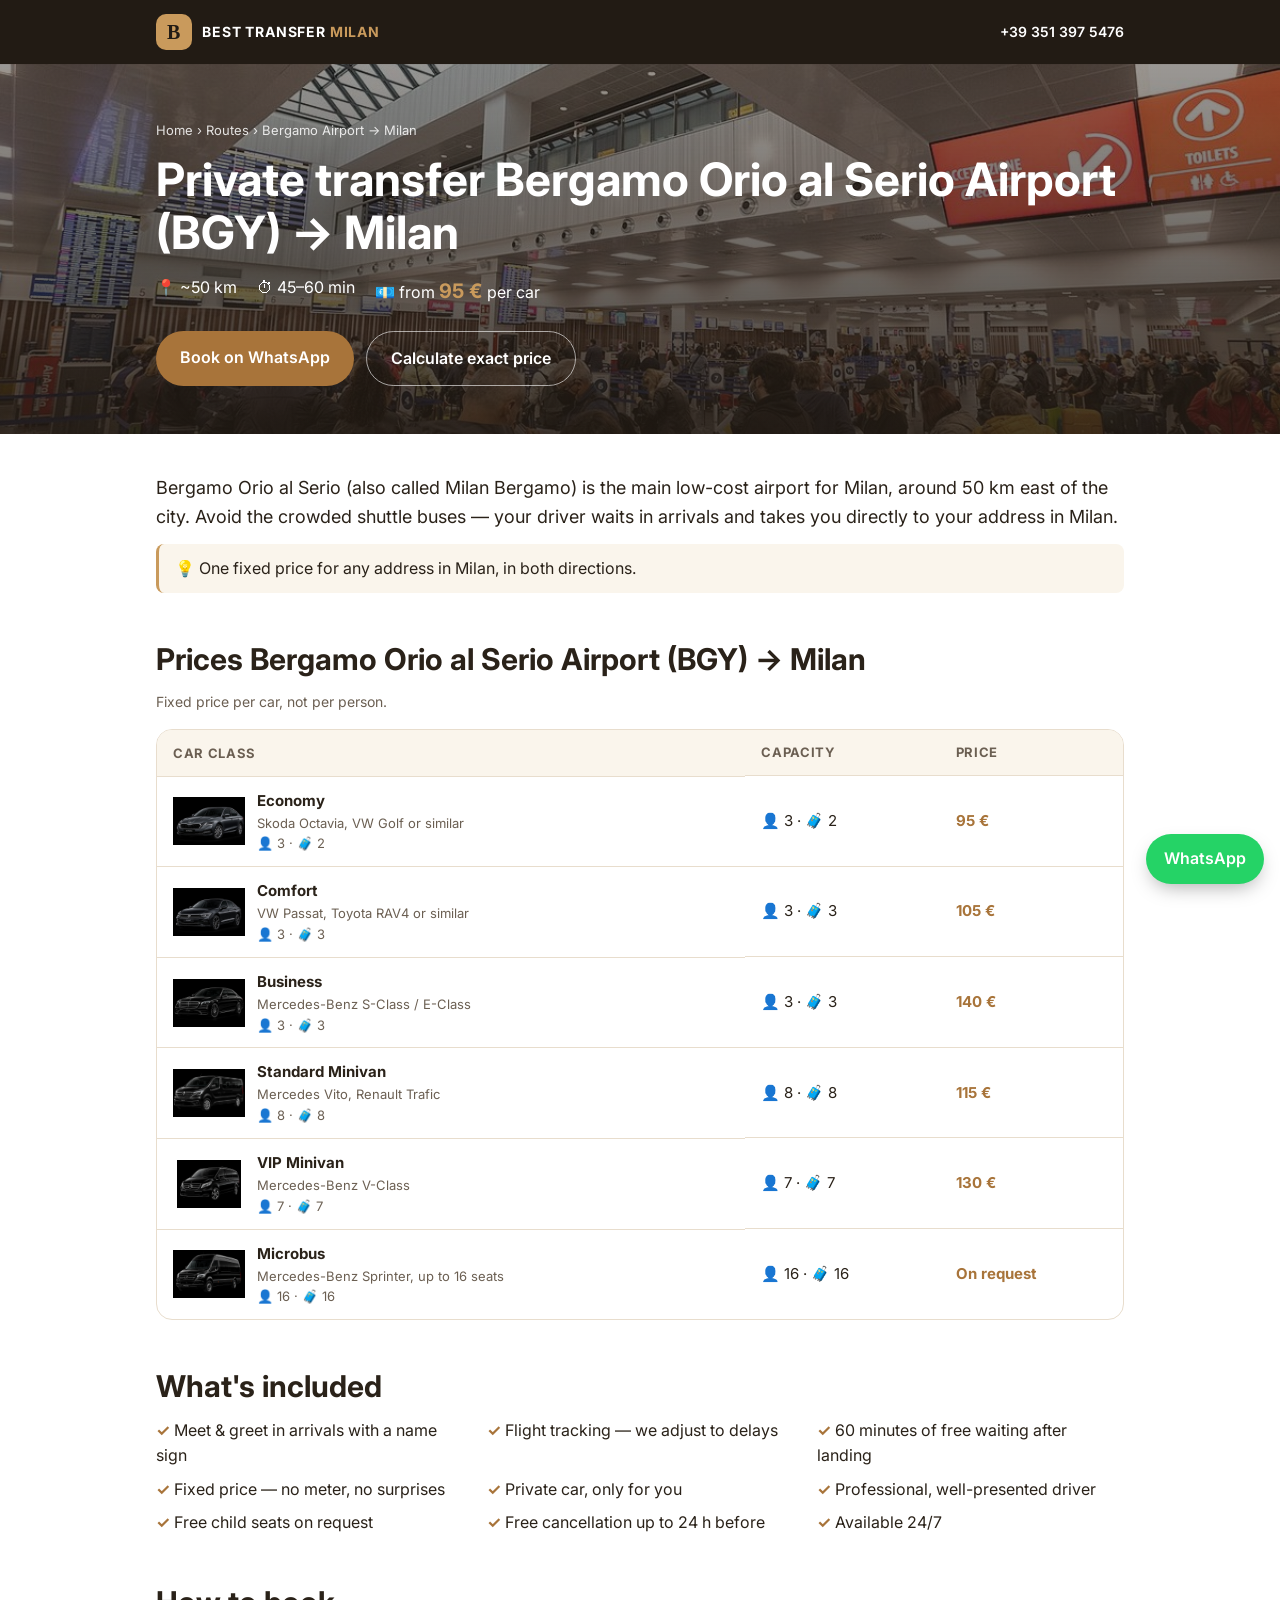
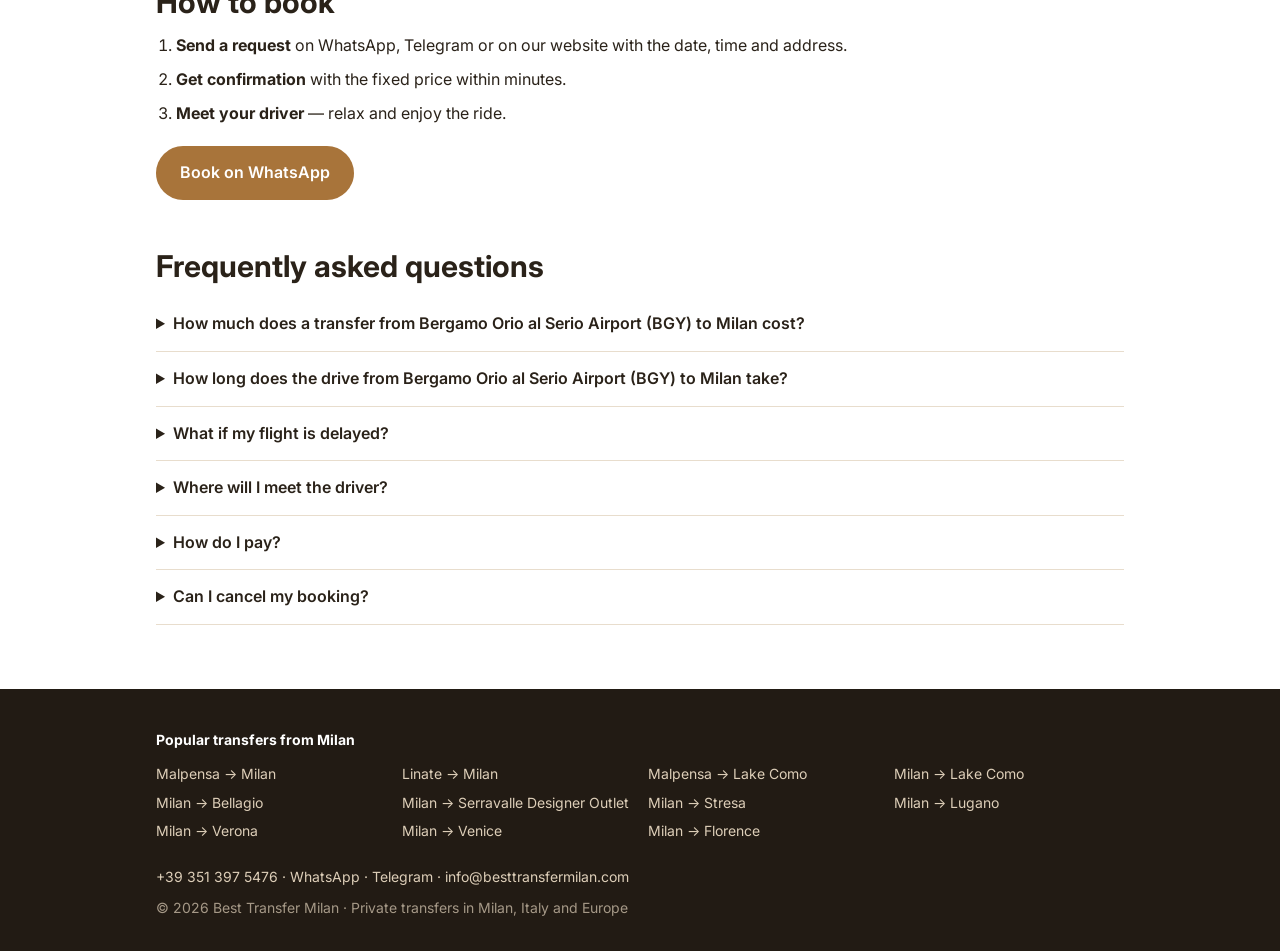
==== bergamo-airport-to-milan/index.html @ 9ca3dce0 "Add static landing pages for 12 popular routes and a routes hub Each page has its own title, descrip" ====
<!DOCTYPE html>
<html lang="en">
<head>
<meta charset="UTF-8">
<meta name="viewport" content="width=device-width, initial-scale=1.0">
<link rel="icon" href="/favicon.ico" sizes="any">
<link rel="icon" type="image/png" sizes="96x96" href="/images/favicon-96.png">
<link rel="icon" type="image/svg+xml" href="/images/favicon.svg">
<link rel="apple-touch-icon" sizes="180x180" href="/images/favicon-180.png">
<meta name="theme-color" content="#221b14">
<link rel="preconnect" href="https://fonts.googleapis.com">
<link rel="preconnect" href="https://fonts.gstatic.com" crossorigin>
<link href="https://fonts.googleapis.com/css2?family=Inter:wght@400;500;600;700&display=swap" rel="stylesheet">
<link rel="stylesheet" href="/routes.css?v=1">
<title>Bergamo Airport → Milan Transfer from 95 € | Best Transfer Milan</title>
<meta name="description" content="Private transfer from Bergamo Orio al Serio Airport (BGY) to Milan: fixed price from 95 €, about 50 km, 45–60 min. Meet &amp; greet, flight tracking, free waiting, child seats. Book on WhatsApp 24/7.">
<link rel="canonical" href="https://besttransfermilan.com/bergamo-airport-to-milan/">
<meta name="robots" content="index, follow, max-image-preview:large">
<meta property="og:type" content="website">
<meta property="og:site_name" content="Best Transfer Milan">
<meta property="og:title" content="Private transfer Bergamo Orio al Serio Airport (BGY) → Milan — from 95 €">
<meta property="og:description" content="Private transfer from Bergamo Orio al Serio Airport (BGY) to Milan: fixed price from 95 €, about 50 km, 45–60 min. Meet &amp; greet, flight tracking, free waiting, child seats. Book on WhatsApp 24/7.">
<meta property="og:url" content="https://besttransfermilan.com/bergamo-airport-to-milan/">
<meta property="og:image" content="https://besttransfermilan.com/images/destinations/bergamo.jpg">
<meta name="twitter:card" content="summary_large_image">
<script type="application/ld+json">[{"@context": "https://schema.org", "@type": "BreadcrumbList", "itemListElement": [{"@type": "ListItem", "position": 1, "name": "Best Transfer Milan", "item": "https://besttransfermilan.com/"}, {"@type": "ListItem", "position": 2, "name": "Routes", "item": "https://besttransfermilan.com/routes/"}, {"@type": "ListItem", "position": 3, "name": "Bergamo Airport → Milan", "item": "https://besttransfermilan.com/bergamo-airport-to-milan/"}]}, {"@context": "https://schema.org", "@type": "FAQPage", "mainEntity": [{"@type": "Question", "name": "How much does a transfer from Bergamo Orio al Serio Airport (BGY) to Milan cost?", "acceptedAnswer": {"@type": "Answer", "text": "Prices start from 95 € per car (not per person) in the Economy class. The final fixed price depends on the car class and the exact address and is confirmed before the ride."}}, {"@type": "Question", "name": "How long does the drive from Bergamo Orio al Serio Airport (BGY) to Milan take?", "acceptedAnswer": {"@type": "Answer", "text": "About 45–60 min for roughly 50 km, depending on traffic."}}, {"@type": "Question", "name": "What if my flight is delayed?", "acceptedAnswer": {"@type": "Answer", "text": "We track your flight number and adjust the pickup time automatically. Waiting is free for 60 minutes after landing."}}, {"@type": "Question", "name": "Where will I meet the driver?", "acceptedAnswer": {"@type": "Answer", "text": "In the arrivals hall with a name sign. The driver helps with the luggage and walks you to the car."}}, {"@type": "Question", "name": "How do I pay?", "acceptedAnswer": {"@type": "Answer", "text": "Cash or card directly to the driver, or by bank transfer in advance. The price is fixed and confirmed before the ride."}}, {"@type": "Question", "name": "Can I cancel my booking?", "acceptedAnswer": {"@type": "Answer", "text": "Yes — free cancellation up to 24 hours before the ride. Just message us on WhatsApp."}}]}]</script>
</head>
<body>
<header class="rh">
  <div class="rc rh__in">
    <a href="/" class="rlogo"><span class="rlogo__mark">B</span><span>BEST TRANSFER <em>MILAN</em></span></a>
    <a href="tel:+393513975476" class="rh__phone">+39 351 397 5476</a>
  </div>
</header>
<main>
  <section class="rhero" style="background-image:linear-gradient(180deg,rgba(34,27,20,.45),rgba(34,27,20,.85)),url('/images/destinations/bergamo.jpg')">
    <div class="rc">
      <nav class="rcrumbs" aria-label="Breadcrumb"><a href="/">Home</a> › <a href="/routes/">Routes</a> › <span>Bergamo Airport → Milan</span></nav>
      <h1>Private transfer Bergamo Orio al Serio Airport (BGY) → Milan</h1>
      <p class="rhero__facts"><span>📍 ~50 km</span><span>⏱ 45–60 min</span><span>💶 from <b>95 €</b> per car</span></p>
      <div class="rhero__cta">
        <a class="rbtn rbtn--gold" href="https://wa.me/393513975476?text=Hello%21%20I%27d%20like%20to%20book%20a%20transfer%20Bergamo%20Orio%20al%20Serio%20Airport%20%28BGY%29%20%E2%86%92%20Milan.%20Date%3A%20%2C%20time%3A%20%2C%20passengers%3A%20" target="_blank" rel="noopener">Book on WhatsApp</a>
        <a class="rbtn rbtn--ghost" href="/#hero">Calculate exact price</a>
      </div>
    </div>
  </section>

  <section class="rsec rc">
    <p class="rlead">Bergamo Orio al Serio (also called Milan Bergamo) is the main low-cost airport for Milan, around 50 km east of the city. Avoid the crowded shuttle buses — your driver waits in arrivals and takes you directly to your address in Milan.</p>
    <p class="rtip">💡 One fixed price for any address in Milan, in both directions.</p>
  </section>

  <section class="rsec rc">
    <h2>Prices Bergamo Orio al Serio Airport (BGY) → Milan</h2>
    <p class="rmuted">Fixed price per car, not per person. </p>
    <div class="rtable-wrap"><table class="rtable">
      <thead><tr><th>Car class</th><th class="rcol">Capacity</th><th>Price</th></tr></thead>
      <tbody><tr><td><img src="/images/skoda-octavia-studio.jpg" alt="Economy class car" loading="lazy" width="96" height="64"><div><b>Economy</b><small>Skoda Octavia, VW Golf or similar</small><small class="rcap">👤 3 · 🧳 2</small></div></td><td class="rcol">👤 3 · 🧳 2</td><td class="rt__price">95 €</td></tr><tr><td><img src="/images/vw-passat-studio.jpg" alt="Comfort class car" loading="lazy" width="96" height="64"><div><b>Comfort</b><small>VW Passat, Toyota RAV4 or similar</small><small class="rcap">👤 3 · 🧳 3</small></div></td><td class="rcol">👤 3 · 🧳 3</td><td class="rt__price">105 €</td></tr><tr><td><img src="/images/mercedes-s-class-studio.jpg" alt="Business class car" loading="lazy" width="96" height="64"><div><b>Business</b><small>Mercedes-Benz S-Class / E-Class</small><small class="rcap">👤 3 · 🧳 3</small></div></td><td class="rcol">👤 3 · 🧳 3</td><td class="rt__price">140 €</td></tr><tr><td><img src="/images/renault-trafic-studio.jpg" alt="Standard Minivan class car" loading="lazy" width="96" height="64"><div><b>Standard Minivan</b><small>Mercedes Vito, Renault Trafic</small><small class="rcap">👤 8 · 🧳 8</small></div></td><td class="rcol">👤 8 · 🧳 8</td><td class="rt__price">115 €</td></tr><tr><td><img src="/images/mercedes-v-class-studio.jpg" alt="VIP Minivan class car" loading="lazy" width="96" height="64"><div><b>VIP Minivan</b><small>Mercedes-Benz V-Class</small><small class="rcap">👤 7 · 🧳 7</small></div></td><td class="rcol">👤 7 · 🧳 7</td><td class="rt__price">130 €</td></tr><tr><td><img src="/images/mercedes-sprinter-studio.jpg" alt="Microbus" loading="lazy" width="96" height="64"><div><b>Microbus</b><small>Mercedes-Benz Sprinter, up to 16 seats</small><small class="rcap">👤 16 · 🧳 16</small></div></td><td class="rcol">👤 16 · 🧳 16</td><td class="rt__price rt__price--req">On request</td></tr></tbody>
    </table></div>
  </section>

  <section class="rsec rc">
    <h2>What's included</h2>
    <ul class="rinc"><li>Meet &amp; greet in arrivals with a name sign</li><li>Flight tracking — we adjust to delays</li><li>60 minutes of free waiting after landing</li><li>Fixed price — no meter, no surprises</li><li>Private car, only for you</li><li>Professional, well-presented driver</li><li>Free child seats on request</li><li>Free cancellation up to 24 h before</li><li>Available 24/7</li></ul>
  </section>

  <section class="rsec rc">
    <h2>How to book</h2>
    <ol class="rsteps">
      <li><b>Send a request</b> on WhatsApp, Telegram or on our website with the date, time and address.</li>
      <li><b>Get confirmation</b> with the fixed price within minutes.</li>
      <li><b>Meet your driver</b> — relax and enjoy the ride.</li>
    </ol>
    <a class="rbtn rbtn--gold" href="https://wa.me/393513975476?text=Hello%21%20I%27d%20like%20to%20book%20a%20transfer%20Bergamo%20Orio%20al%20Serio%20Airport%20%28BGY%29%20%E2%86%92%20Milan.%20Date%3A%20%2C%20time%3A%20%2C%20passengers%3A%20" target="_blank" rel="noopener">Book on WhatsApp</a>
  </section>

  <section class="rsec rc">
    <h2>Frequently asked questions</h2>
    <div class="rfaq"><details><summary>How much does a transfer from Bergamo Orio al Serio Airport (BGY) to Milan cost?</summary><p>Prices start from 95 € per car (not per person) in the Economy class. The final fixed price depends on the car class and the exact address and is confirmed before the ride.</p></details><details><summary>How long does the drive from Bergamo Orio al Serio Airport (BGY) to Milan take?</summary><p>About 45–60 min for roughly 50 km, depending on traffic.</p></details><details><summary>What if my flight is delayed?</summary><p>We track your flight number and adjust the pickup time automatically. Waiting is free for 60 minutes after landing.</p></details><details><summary>Where will I meet the driver?</summary><p>In the arrivals hall with a name sign. The driver helps with the luggage and walks you to the car.</p></details><details><summary>How do I pay?</summary><p>Cash or card directly to the driver, or by bank transfer in advance. The price is fixed and confirmed before the ride.</p></details><details><summary>Can I cancel my booking?</summary><p>Yes — free cancellation up to 24 hours before the ride. Just message us on WhatsApp.</p></details></div>
  </section>
</main>
<footer class="rf">
  <div class="rc">
    <p class="rf__title">Popular transfers from Milan</p>
    <ul class="rf__links"><li><a href="/malpensa-airport-to-milan/">Malpensa → Milan</a></li><li><a href="/linate-airport-to-milan/">Linate → Milan</a></li><li><a href="/malpensa-airport-to-lake-como/">Malpensa → Lake Como</a></li><li><a href="/milan-to-lake-como/">Milan → Lake Como</a></li><li><a href="/milan-to-bellagio/">Milan → Bellagio</a></li><li><a href="/milan-to-serravalle-outlet/">Milan → Serravalle Designer Outlet</a></li><li><a href="/milan-to-stresa/">Milan → Stresa</a></li><li><a href="/milan-to-lugano/">Milan → Lugano</a></li><li><a href="/milan-to-verona/">Milan → Verona</a></li><li><a href="/milan-to-venice/">Milan → Venice</a></li><li><a href="/milan-to-florence/">Milan → Florence</a></li></ul>
    <p class="rf__contacts"><a href="tel:+393513975476">+39 351 397 5476</a> · <a href="https://wa.me/393513975476" target="_blank" rel="noopener">WhatsApp</a> · <a href="https://t.me/VipTransferIt" target="_blank" rel="noopener">Telegram</a> · <a href="mailto:info@besttransfermilan.com">info@besttransfermilan.com</a></p>
    <p class="rf__copy">© 2026 Best Transfer Milan · Private transfers in Milan, Italy and Europe</p>
  </div>
</footer>
<a class="rwa" href="https://wa.me/393513975476" target="_blank" rel="noopener" aria-label="WhatsApp">WhatsApp</a>
</body>
</html>
---- routes.css ----
:root{--ink:#221b14;--gold:#a8743a;--gold-l:#c99a5c;--paper:#fff;--soft:#faf5ec;--text:#2a2219;--muted:#6b5f52;--border:#e8ddcd;--r:16px}
*{box-sizing:border-box;margin:0;padding:0}
body{font-family:'Inter',system-ui,sans-serif;color:var(--text);background:var(--paper);line-height:1.6;-webkit-font-smoothing:antialiased}
a{color:inherit}
img{max-width:100%;display:block}
.rc{max-width:1000px;margin:0 auto;padding:0 16px}
.rh{background:var(--ink);color:#fff;position:sticky;top:0;z-index:10}
.rh__in{display:flex;align-items:center;justify-content:space-between;gap:12px;height:64px}
.rlogo{display:flex;align-items:center;gap:10px;font-weight:700;letter-spacing:.06em;font-size:14px;text-decoration:none}
.rlogo em{font-style:normal;color:var(--gold-l)}
.rlogo__mark{width:36px;height:36px;border-radius:10px;background:var(--gold-l);color:var(--ink);display:grid;place-items:center;font-family:Georgia,serif;font-size:20px}
.rh__phone{text-decoration:none;font-weight:600;font-size:14px;white-space:nowrap}
.rhero{background-size:cover;background-position:center;color:#fff;padding:56px 0 48px}
.rhero h1{font-size:clamp(28px,5vw,46px);line-height:1.15;margin:12px 0 16px;font-weight:700}
.rcrumbs{font-size:13px;opacity:.85}
.rcrumbs a{text-decoration:none}
.rcrumbs--dark{color:var(--muted);opacity:1;margin-bottom:8px}
.rhero__facts{display:flex;flex-wrap:wrap;gap:8px 20px;font-size:16px;margin-bottom:24px}
.rhero__facts b{color:var(--gold-l);font-size:20px}
.rhero__cta{display:flex;flex-wrap:wrap;gap:12px}
.rbtn{display:inline-block;padding:14px 24px;border-radius:999px;font-weight:600;text-decoration:none;text-align:center}
.rbtn--gold{background:var(--gold);color:#fff}
.rbtn--gold:hover{background:#8f5f2c}
.rbtn--ghost{border:1px solid rgba(255,255,255,.6);color:#fff}
.rsec{padding-top:40px;padding-bottom:8px}
.rsec h2{font-size:clamp(22px,3.5vw,30px);margin-bottom:12px;line-height:1.25}
.rh1{font-size:clamp(28px,5vw,42px);line-height:1.15;margin-bottom:12px}
.rlead{font-size:18px;margin-bottom:12px}
.rtip{background:var(--soft);border-left:3px solid var(--gold-l);padding:12px 16px;border-radius:8px}
.rmuted{color:var(--muted);font-size:14px;margin:12px 0 16px}
.rmuted a{color:var(--gold)}
.rtable-wrap{overflow-x:auto;border:1px solid var(--border);border-radius:var(--r)}
.rtable{width:100%;border-collapse:collapse}
.rcap{display:none}
.rtable th{background:var(--soft);text-align:left;font-size:13px;text-transform:uppercase;letter-spacing:.05em;color:var(--muted);padding:12px 16px}
.rtable td{padding:12px 16px;border-top:1px solid var(--border);vertical-align:middle;font-size:15px}
.rtable td:first-child{display:flex;align-items:center;gap:12px}
.rtable td img{width:72px;height:48px;object-fit:contain;flex:none}
.rtable td small{display:block;color:var(--muted);font-size:13px}
.rt__price{font-weight:700;font-size:20px;color:var(--gold);white-space:nowrap}
.rt__price--req{font-size:14px}
.rinc{list-style:none;display:grid;grid-template-columns:repeat(auto-fit,minmax(260px,1fr));gap:8px 24px}
.rinc li::before{content:"✓ ";color:var(--gold);font-weight:700}
.rsteps{padding-left:20px;margin-bottom:20px}
.rsteps li{margin-bottom:8px}
.rfaq details{border-bottom:1px solid var(--border);padding:14px 0}
.rfaq summary{cursor:pointer;font-weight:600}
.rfaq p{margin-top:8px;color:var(--muted)}
.rgrid{display:grid;grid-template-columns:repeat(auto-fill,minmax(280px,1fr));gap:16px;margin:24px 0}
.rcard{display:flex;flex-direction:column;border:1px solid var(--border);border-radius:var(--r);overflow:hidden;text-decoration:none;transition:box-shadow .2s}
.rcard:hover{box-shadow:0 16px 40px -18px rgba(34,27,20,.3)}
.rcard__img{height:150px;background-size:cover;background-position:center}
.rcard__body{padding:14px 16px;display:flex;flex-direction:column;gap:2px}
.rcard__body small{color:var(--muted)}
.rcard__body span{color:var(--gold);font-weight:700}
.rf{background:var(--ink);color:#ddceb8;margin-top:56px;padding:40px 0 32px;font-size:14px}
.rf__title{color:#fff;font-weight:700;margin-bottom:12px}
.rf__links{list-style:none;display:grid;grid-template-columns:repeat(auto-fill,minmax(220px,1fr));gap:6px 16px;margin-bottom:24px}
.rf a{text-decoration:none}
.rf a:hover{color:#fff}
.rf__contacts{margin-bottom:8px}
.rf__copy{opacity:.7}
.rwa{position:fixed;right:16px;bottom:16px;background:#25d366;color:#fff;font-weight:600;padding:12px 18px;border-radius:999px;text-decoration:none;box-shadow:0 8px 20px -6px rgba(0,0,0,.35)}
@media (max-width:560px){.rcol{display:none}.rcap{display:block}.rtable td{padding:10px 12px}.rtable td img{width:56px;height:38px}.rt__price{font-size:17px}.rh__phone{font-size:13px}.rlogo span:last-child{font-size:12px}.rhero{padding:40px 0 36px}}
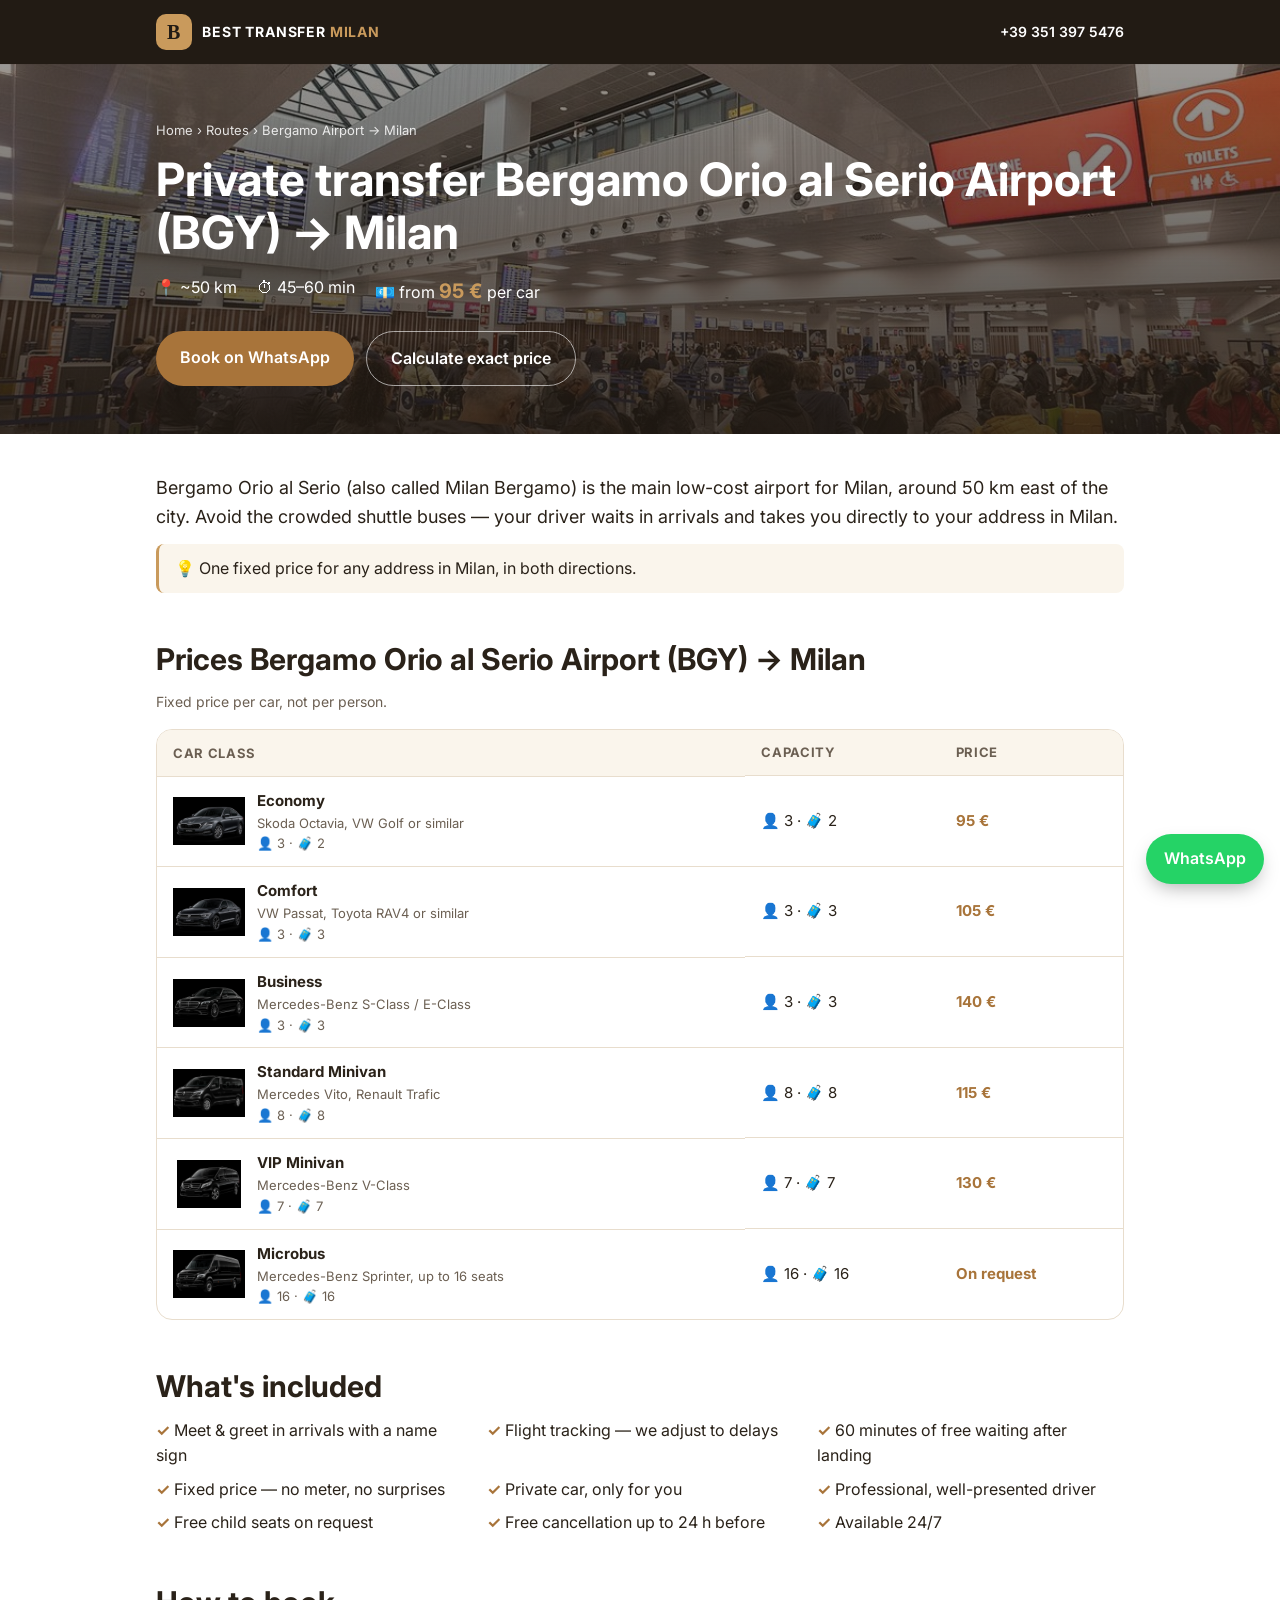
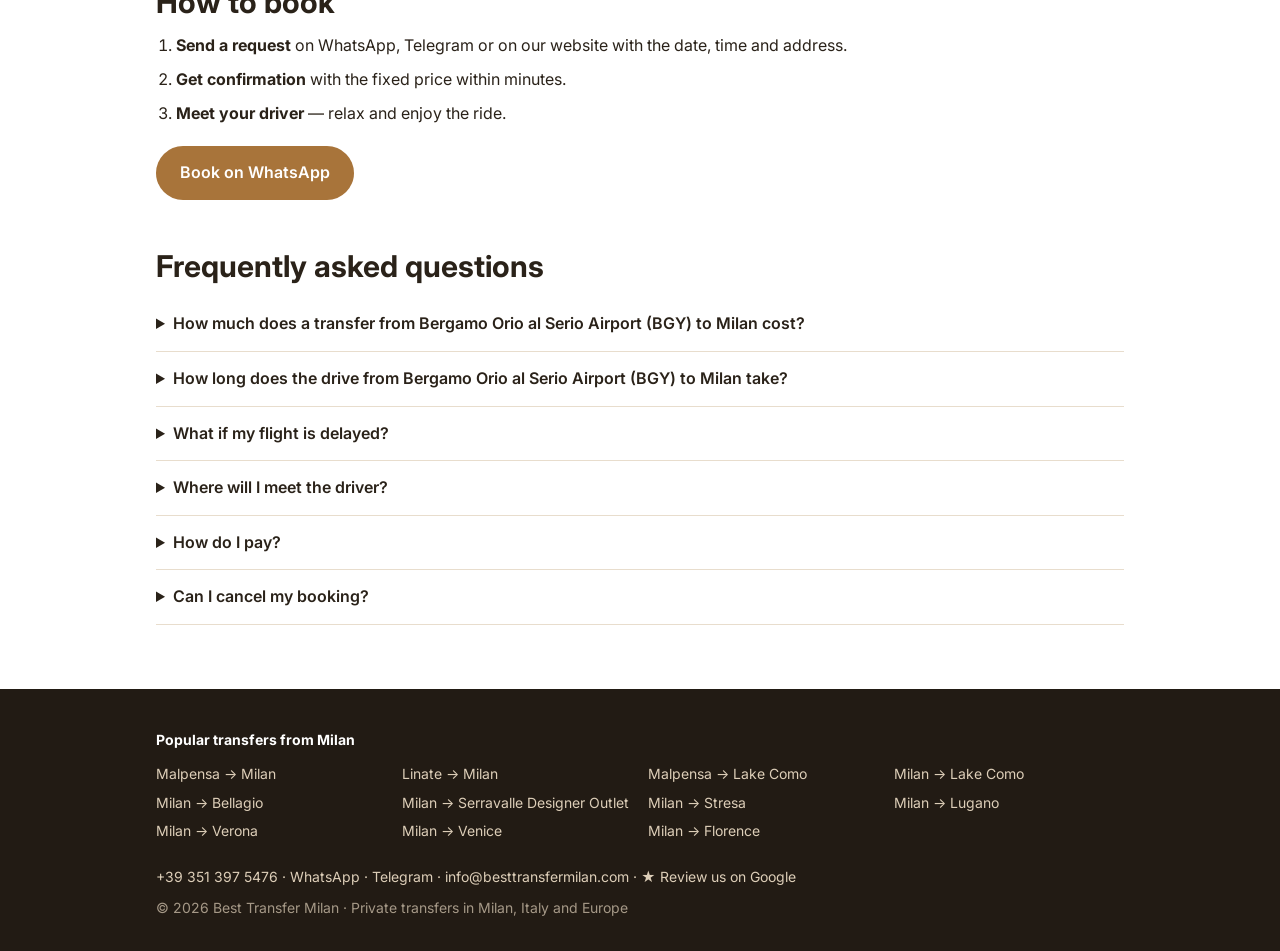
==== commit 195b8c18: "Add 'Leave a review on Google' button linking to the Business Profile Reviews section on the homepag" ====
--- a/bergamo-airport-to-milan/index.html
+++ b/bergamo-airport-to-milan/index.html
@@ -12,6 +12,7 @@
 <link rel="preconnect" href="https://fonts.gstatic.com" crossorigin>
 <link href="https://fonts.googleapis.com/css2?family=Inter:wght@400;500;600;700&display=swap" rel="stylesheet">
 <link rel="stylesheet" href="/routes.css?v=1">
+<script src="/tracking.js?v=1"></script>
 <title>Bergamo Airport → Milan Transfer from 95 € | Best Transfer Milan</title>
 <meta name="description" content="Private transfer from Bergamo Orio al Serio Airport (BGY) to Milan: fixed price from 95 €, about 50 km, 45–60 min. Meet &amp; greet, flight tracking, free waiting, child seats. Book on WhatsApp 24/7.">
 <link rel="canonical" href="https://besttransfermilan.com/bergamo-airport-to-milan/">
@@ -83,7 +84,7 @@
   <div class="rc">
     <p class="rf__title">Popular transfers from Milan</p>
     <ul class="rf__links"><li><a href="/malpensa-airport-to-milan/">Malpensa → Milan</a></li><li><a href="/linate-airport-to-milan/">Linate → Milan</a></li><li><a href="/malpensa-airport-to-lake-como/">Malpensa → Lake Como</a></li><li><a href="/milan-to-lake-como/">Milan → Lake Como</a></li><li><a href="/milan-to-bellagio/">Milan → Bellagio</a></li><li><a href="/milan-to-serravalle-outlet/">Milan → Serravalle Designer Outlet</a></li><li><a href="/milan-to-stresa/">Milan → Stresa</a></li><li><a href="/milan-to-lugano/">Milan → Lugano</a></li><li><a href="/milan-to-verona/">Milan → Verona</a></li><li><a href="/milan-to-venice/">Milan → Venice</a></li><li><a href="/milan-to-florence/">Milan → Florence</a></li></ul>
-    <p class="rf__contacts"><a href="tel:+393513975476">+39 351 397 5476</a> · <a href="https://wa.me/393513975476" target="_blank" rel="noopener">WhatsApp</a> · <a href="https://t.me/VipTransferIt" target="_blank" rel="noopener">Telegram</a> · <a href="mailto:info@besttransfermilan.com">info@besttransfermilan.com</a></p>
+    <p class="rf__contacts"><a href="tel:+393513975476">+39 351 397 5476</a> · <a href="https://wa.me/393513975476" target="_blank" rel="noopener">WhatsApp</a> · <a href="https://t.me/VipTransferIt" target="_blank" rel="noopener">Telegram</a> · <a href="mailto:info@besttransfermilan.com">info@besttransfermilan.com</a> · <a href="https://g.page/r/CT3_YESfrUpTEBM/review" target="_blank" rel="noopener">★ Review us on Google</a></p>
     <p class="rf__copy">© 2026 Best Transfer Milan · Private transfers in Milan, Italy and Europe</p>
   </div>
 </footer>
